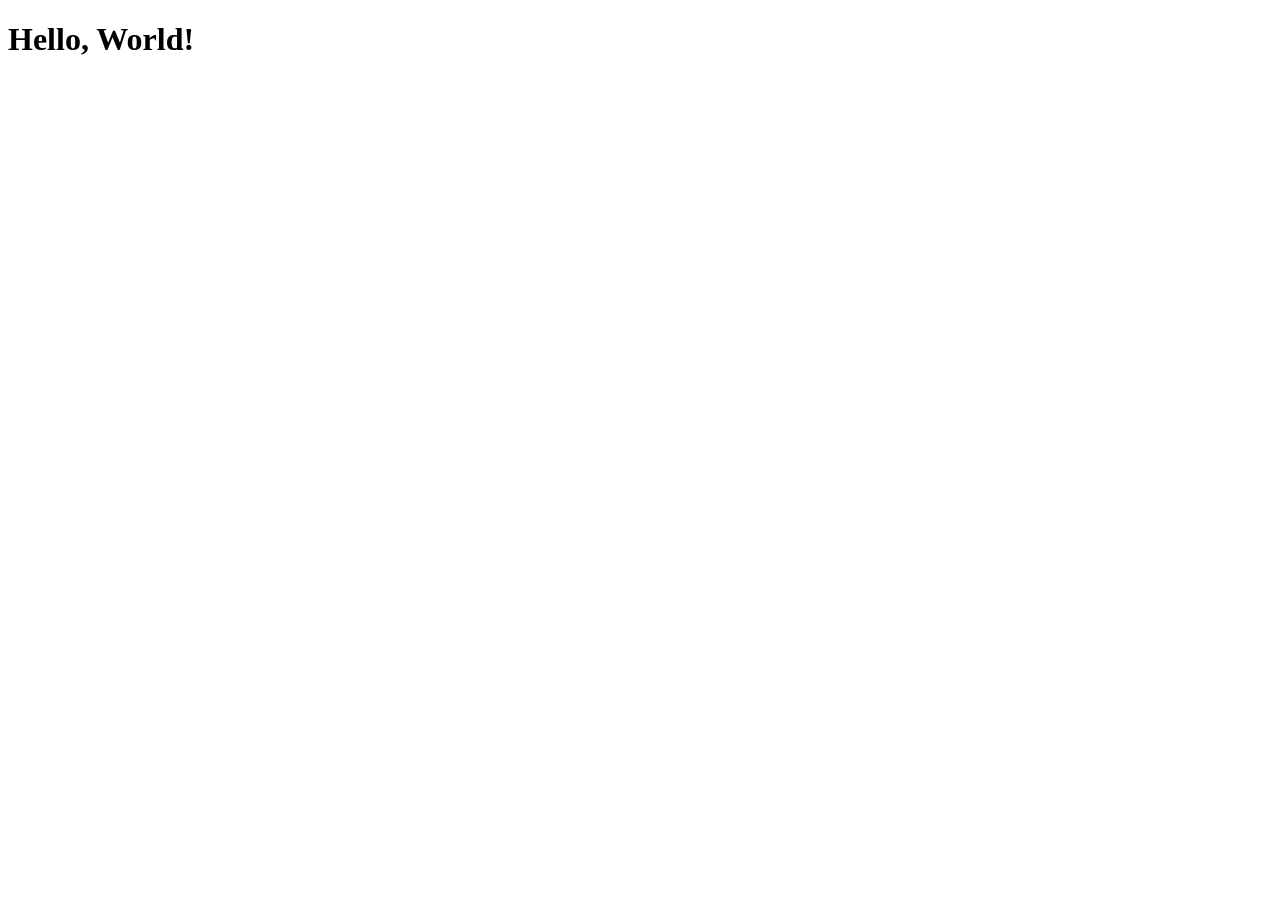
==== index.html @ e7f9f1fc "Hello" ====
<!DOCTYPE html>
<html lang="en">
<head>
    <meta charset="UTF-8">
    <meta name="viewport" content="width=device-width, initial-scale=1.0">
    <title>Document</title>
</head>
<body>

    
   <h1>Hello, World!</h1>
    
</body>
</html>
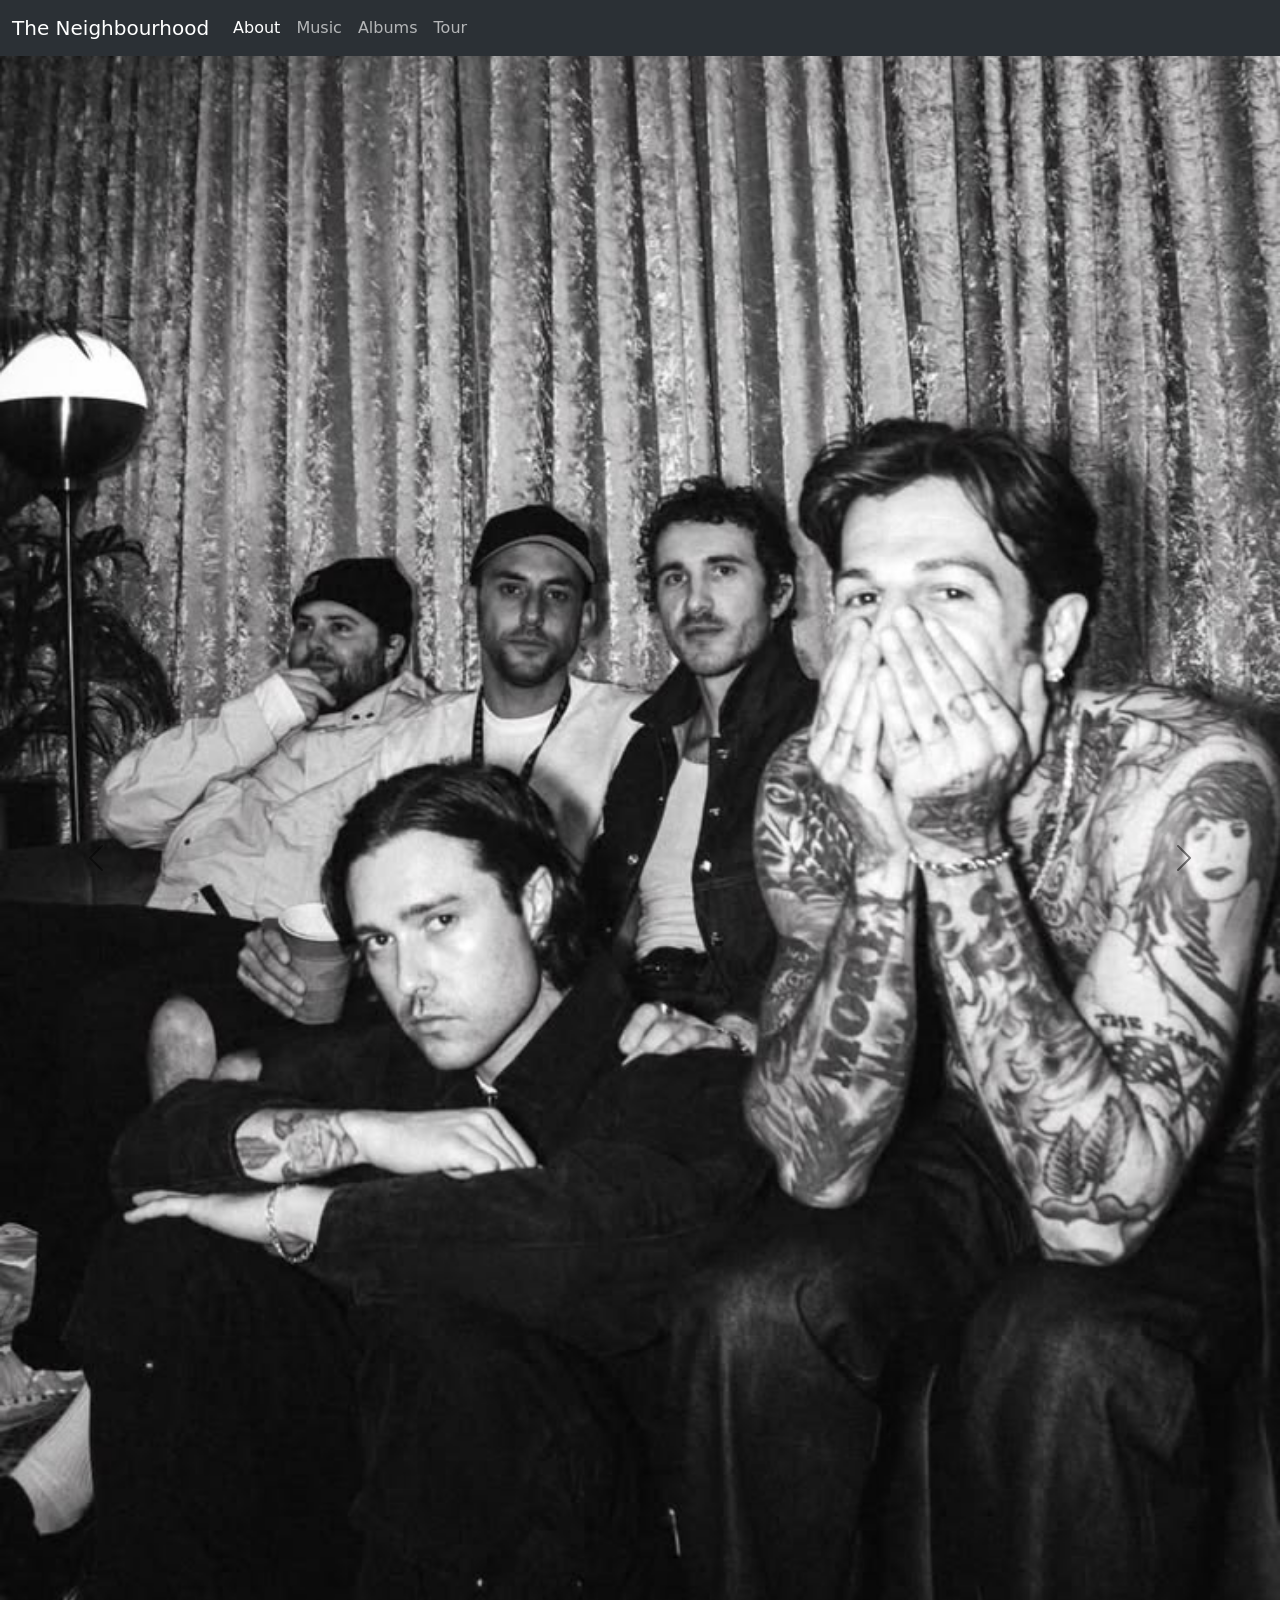
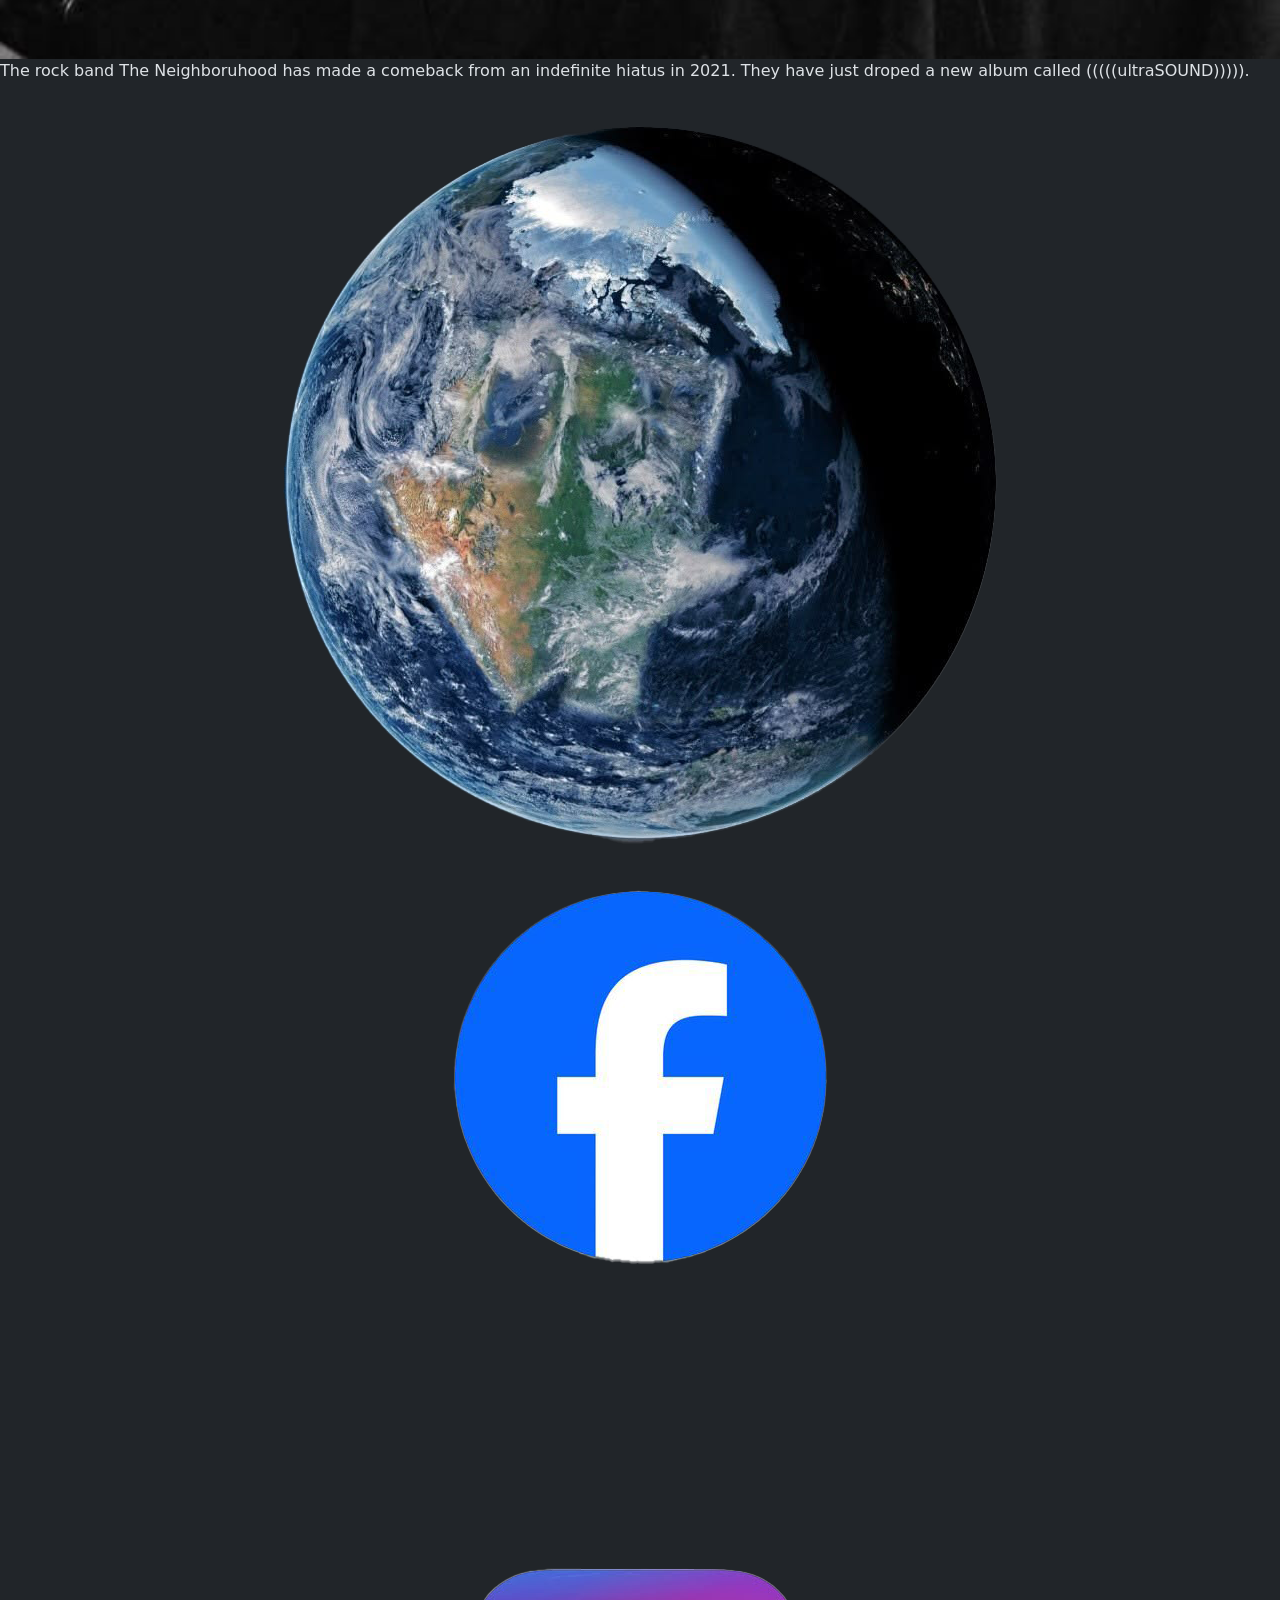
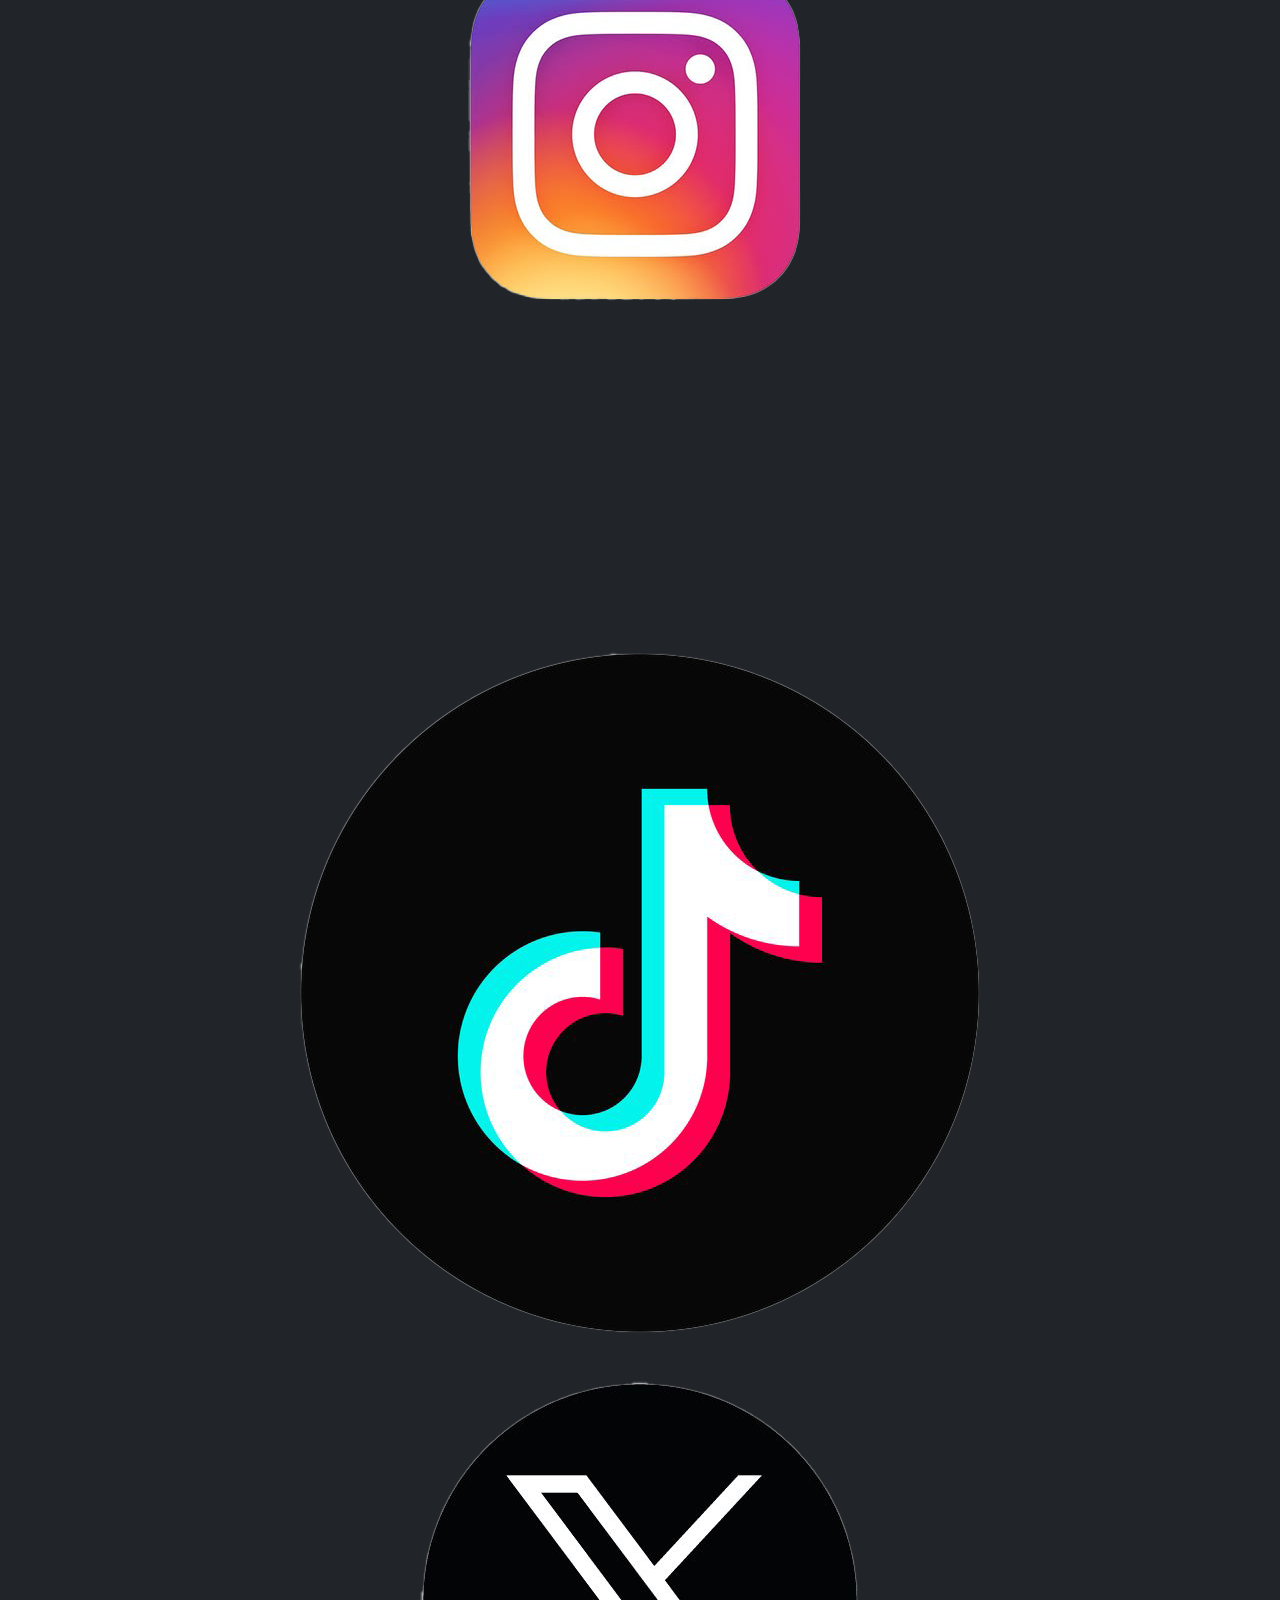
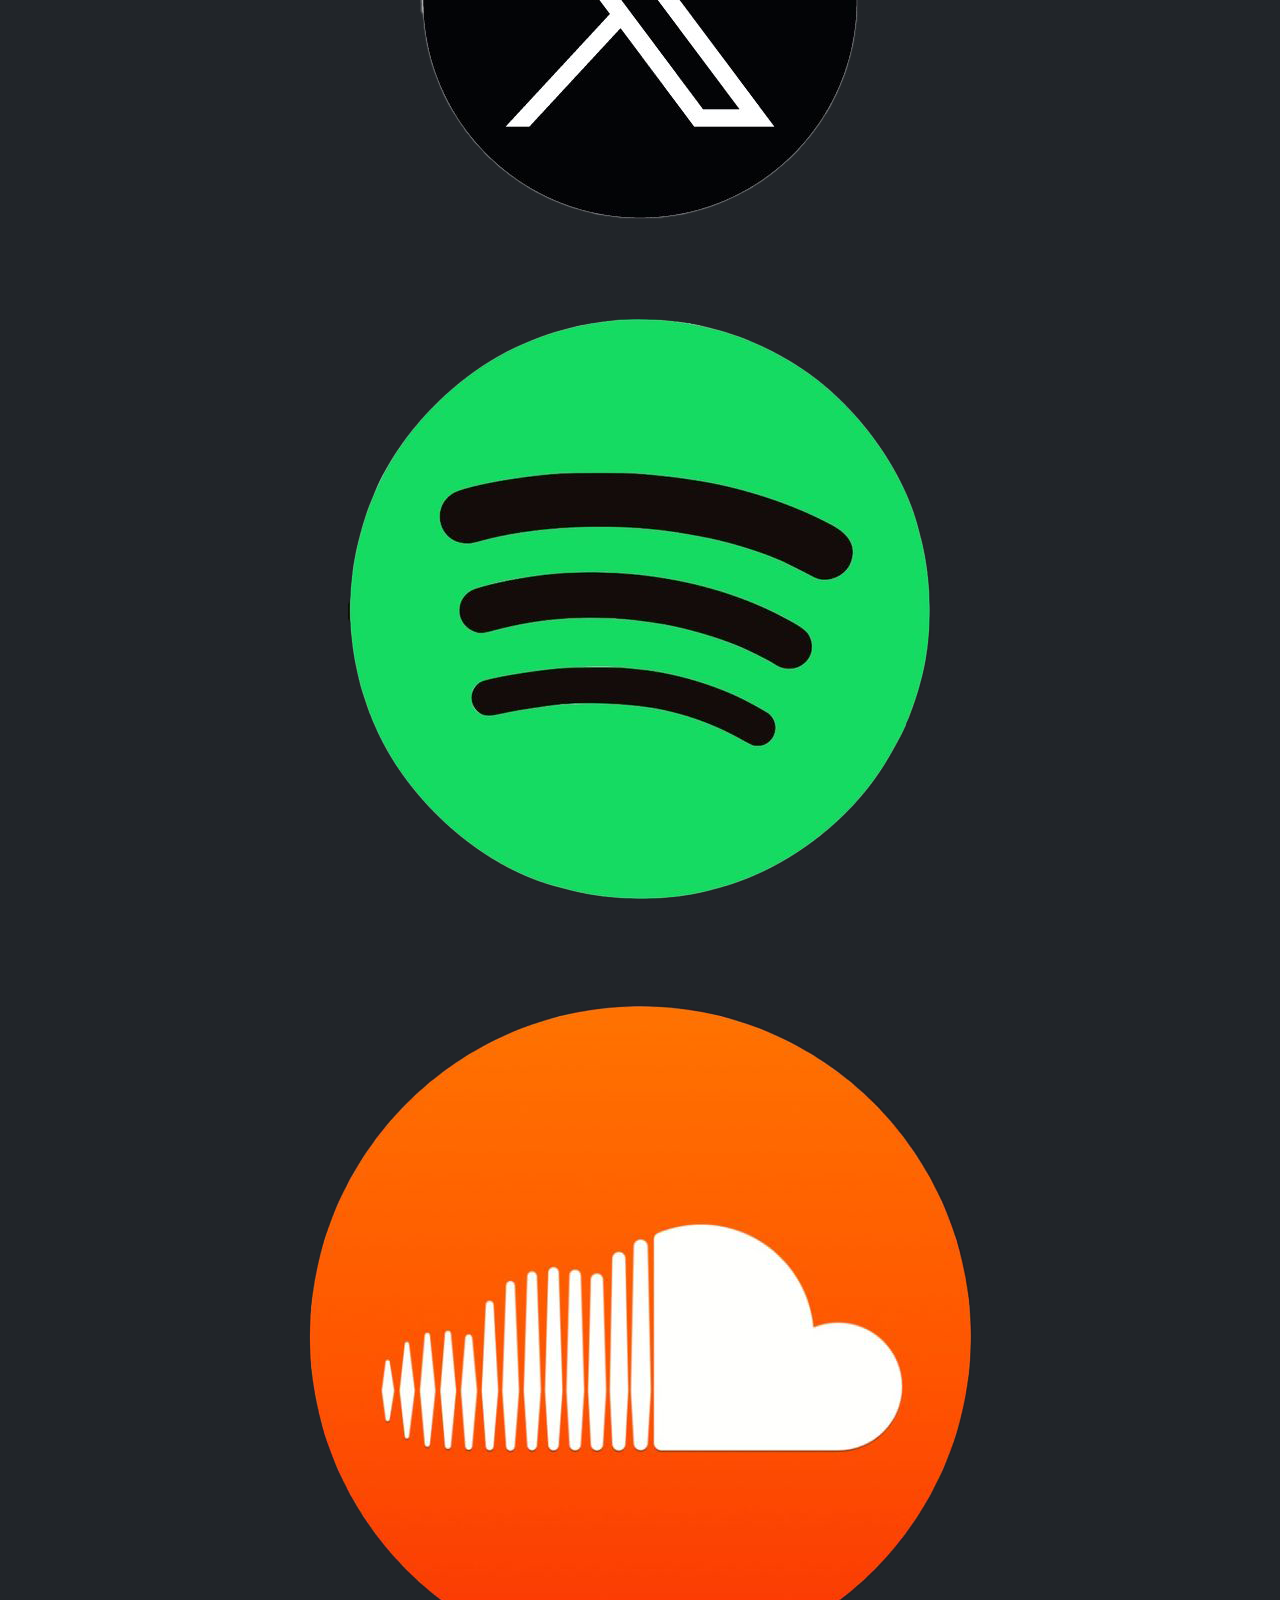
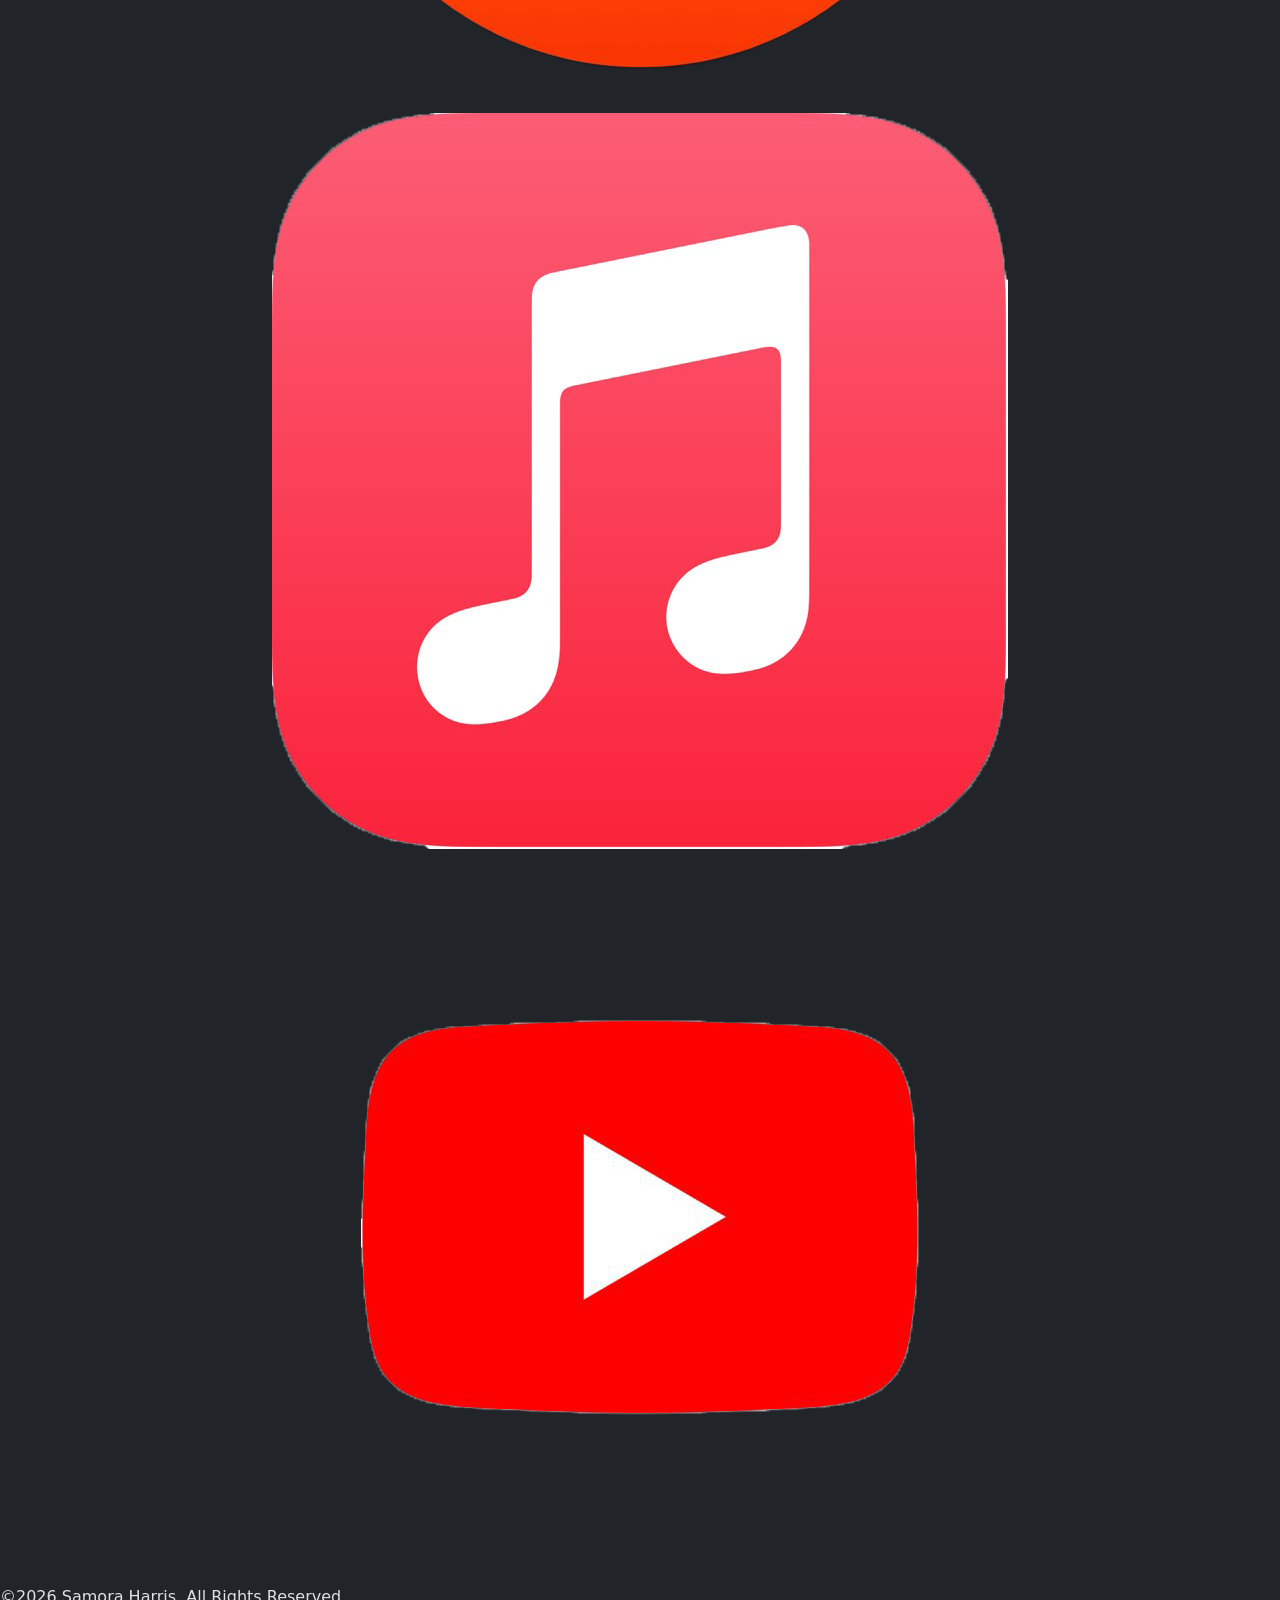
==== commit 40df34dc: "First steps" ====
--- a/index.html
+++ b/index.html
@@ -1,14 +1,83 @@
 <!DOCTYPE html>
-<html lang="en">
+<html lang="en" data-bs-theme="dark">
 <head>
     <meta charset="UTF-8">
     <meta name="viewport" content="width=device-width, initial-scale=1.0">
-    <title>Document</title>
+    <title>Band_homepage</title>
 </head>
 <body>
+<link href="https://cdn.jsdelivr.net/npm/bootstrap@5.3.3/dist/css/bootstrap.min.css" rel="stylesheet">
 
-    
-   <h1>Hello, World!</h1>
-    
+   <nav class="navbar navbar-expand-lg bg-body-tertiary">
+  <div class="container-fluid">
+    <a class="navbar-brand" href="index.html">The Neighbourhood</a>
+    <button class="navbar-toggler" type="button" data-bs-toggle="collapse" data-bs-target="#navbarNav" aria-controls="navbarNav" aria-expanded="false" aria-label="Toggle navigation">
+      <span class="navbar-toggler-icon"></span>
+    </button>
+    <div class="collapse navbar-collapse" id="navbarNav">
+      <ul class="navbar-nav">
+        <li class="nav-item">
+          <a class="nav-link active" aria-current="page" href="About.html">About</a>
+        </li>
+        <li class="nav-item">
+          <a class="nav-link" href="Music.html">Music</a>
+        </li>
+        <li class="nav-item">
+          <a class="nav-link" href="albums.html">Albums</a>
+        </li>
+        <li class="nav-item">
+          <a class="nav-link" href="tour.html">Tour</a>
+        </li>
+      </ul>
+    </div>
+  </div>
+</nav>
+
+<div id="carouselExample" class="carousel slide">
+  <div class="carousel-inner">
+    <div class="carousel-item active">
+      <img src="img/The Neighbourhood.jpeg" class="d-block w-100" alt="...">
+    </div>
+    <div class="carousel-item">
+      <img src="..." class="d-block w-100" alt="...">
+    </div>
+    <div class="carousel-item">
+      <img src="..." class="d-block w-100" alt="...">
+    </div>
+  </div>
+  <button class="carousel-control-prev" type="button" data-bs-target="#carouselExample" data-bs-slide="prev">
+    <span class="carousel-control-prev-icon" aria-hidden="true"></span>
+    <span class="visually-hidden">Previous</span>
+  </button>
+  <button class="carousel-control-next" type="button" data-bs-target="#carouselExample" data-bs-slide="next">
+    <span class="carousel-control-next-icon" aria-hidden="true"></span>
+    <span class="visually-hidden">Next</span>
+  </button>
+</div>
+
+<p>The rock band The Neighboruhood has made a comeback from an indefinite hiatus in 2021. 
+ They have just droped a new album called (((((ultraSOUND))))). </p>
+
+ <img src="img/Earth.png" class="rounded mx-auto d-block" alt="...">
+
+<img src="img/F_logo.png" class="rounded mx-auto d-block" alt="...">
+
+<img src="img/I_logo.png" class="rounded mx-auto d-block" alt="...">
+
+<img src="img/TT_logo.png" class="rounded mx-auto d-block" alt="...">
+
+<img src="img/X_Logo.png" class="rounded mx-auto d-block" alt="...">
+
+<img src="img/S_logo.png" class="rounded mx-auto d-block" alt="...">
+
+<img src="img/M_logo.png" class="rounded mx-auto d-block" alt="...">
+
+<img src="img/AM_logo.png" class="rounded mx-auto d-block" alt="...">
+
+<img src="img/YT_logo.png" class="rounded mx-auto d-block" alt="...">
+
+<P>©2026 Samora Harris. All Rights Reserved</P>
+
+    <script src="https://cdn.jsdelivr.net/npm/bootstrap@5.3.3/dist/js/bootstrap.bundle.min.js"></script>
 </body>
 </html>
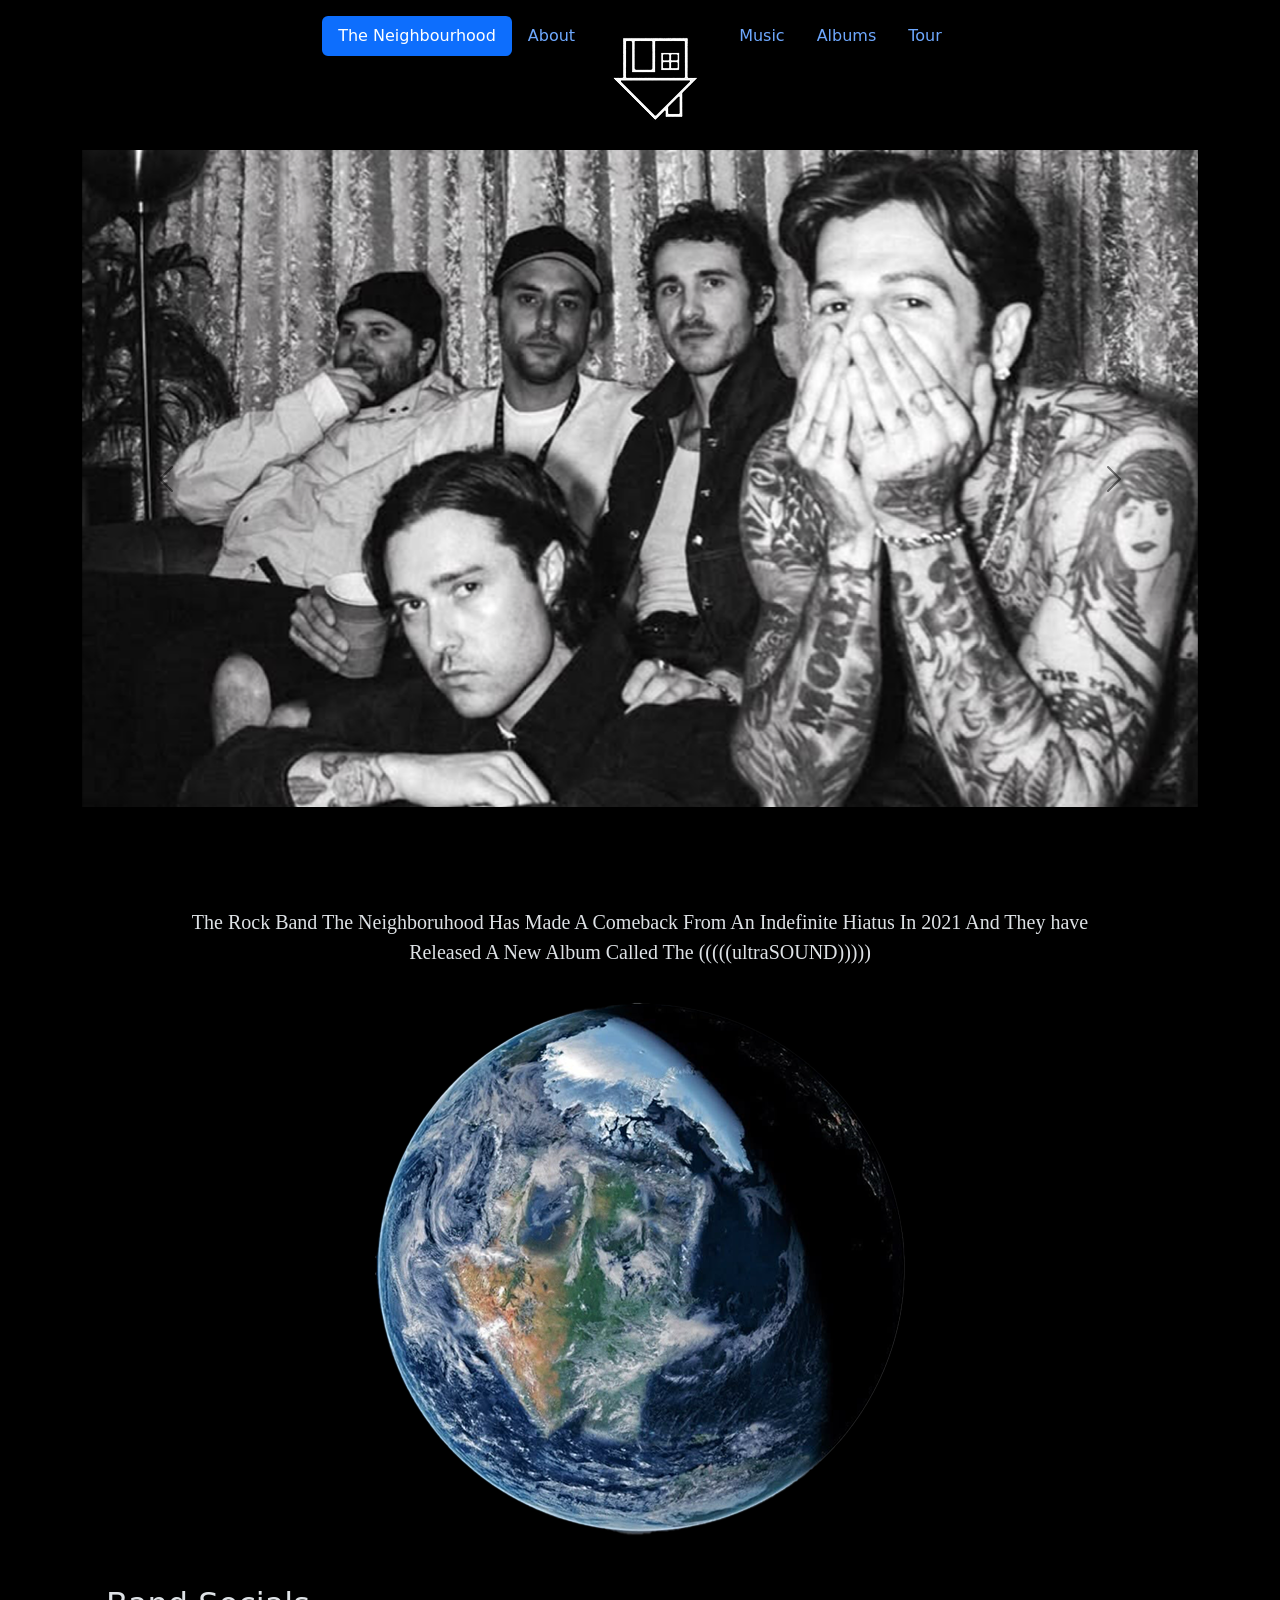
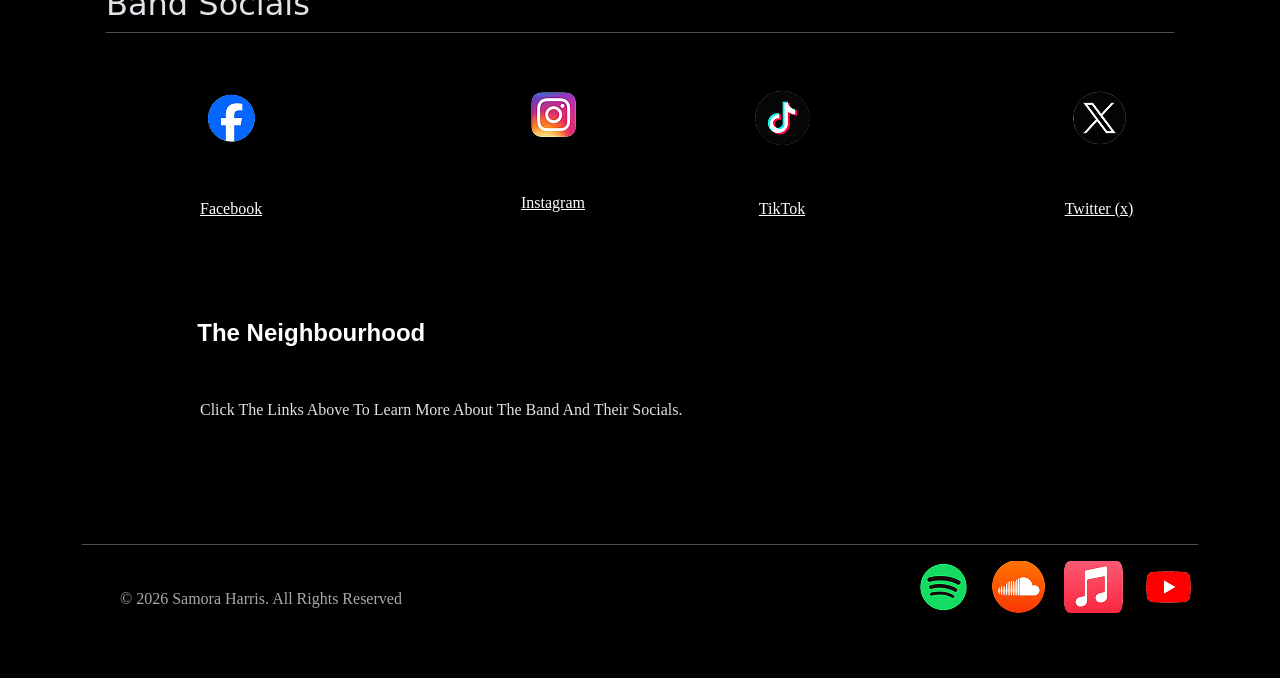
==== commit 7fdb9cee: "Updates" ====
--- a/index.html
+++ b/index.html
@@ -7,42 +7,33 @@
 </head>
 <body>
 <link href="https://cdn.jsdelivr.net/npm/bootstrap@5.3.3/dist/css/bootstrap.min.css" rel="stylesheet">
-
-   <nav class="navbar navbar-expand-lg bg-body-tertiary">
-  <div class="container-fluid">
-    <a class="navbar-brand" href="index.html">The Neighbourhood</a>
-    <button class="navbar-toggler" type="button" data-bs-toggle="collapse" data-bs-target="#navbarNav" aria-controls="navbarNav" aria-expanded="false" aria-label="Toggle navigation">
-      <span class="navbar-toggler-icon"></span>
-    </button>
-    <div class="collapse navbar-collapse" id="navbarNav">
-      <ul class="navbar-nav">
-        <li class="nav-item">
-          <a class="nav-link active" aria-current="page" href="About.html">About</a>
-        </li>
-        <li class="nav-item">
-          <a class="nav-link" href="Music.html">Music</a>
-        </li>
-        <li class="nav-item">
-          <a class="nav-link" href="albums.html">Albums</a>
-        </li>
-        <li class="nav-item">
-          <a class="nav-link" href="tour.html">Tour</a>
-        </li>
-      </ul>
-    </div>
-  </div>
-</nav>
+ <link href="css/Styles_1.css" rel="stylesheet" />
+
+      <div class="b-example-divider"></div>
+      <div class="container">
+        <header class="d-flex justify-content-center py-3">
+          <ul class="nav nav-pills">
+            <li class="nav-item">
+              <a href="index.html" class="nav-link active" aria-current="page">The Neighbourhood</a>
+            </li>
+            <li class="nav-item"><a href="About.html" class="nav-link">About</a></li>
+            <li class="nav-item"><a href="albums.html" class="nav-link"><img src="img/TheN_logo 1.png" class="rounded mx-auto d-block" alt="..."></a></li>
+            <li class="nav-item"><a href="Music.html" class="nav-link">Music</a></li>
+            <li class="nav-item"><a href="albums.html" class="nav-link">Albums</a></li>
+            <li class="nav-item"><a href="tour.html" class="nav-link">Tour</a></li>
+          </ul>
+        </header>
 
 <div id="carouselExample" class="carousel slide">
   <div class="carousel-inner">
     <div class="carousel-item active">
-      <img src="img/The Neighbourhood.jpeg" class="d-block w-100" alt="...">
+      <img src="img/Rectangle 1.png" class="d-block w-100" alt="...">
     </div>
     <div class="carousel-item">
-      <img src="..." class="d-block w-100" alt="...">
+      <img src="img/THE_BAND.png" class="d-block w-100" alt="...">
     </div>
     <div class="carousel-item">
-      <img src="..." class="d-block w-100" alt="...">
+      <img src="img/Rectangle 33.png" class="d-block w-100" alt="...">
     </div>
   </div>
   <button class="carousel-control-prev" type="button" data-bs-target="#carouselExample" data-bs-slide="prev">
@@ -55,28 +46,169 @@
   </button>
 </div>
 
-<p>The rock band The Neighboruhood has made a comeback from an indefinite hiatus in 2021. 
- They have just droped a new album called (((((ultraSOUND))))). </p>
-
- <img src="img/Earth.png" class="rounded mx-auto d-block" alt="...">
-
-<img src="img/F_logo.png" class="rounded mx-auto d-block" alt="...">
-
-<img src="img/I_logo.png" class="rounded mx-auto d-block" alt="...">
-
-<img src="img/TT_logo.png" class="rounded mx-auto d-block" alt="...">
-
-<img src="img/X_Logo.png" class="rounded mx-auto d-block" alt="...">
-
-<img src="img/S_logo.png" class="rounded mx-auto d-block" alt="...">
-
-<img src="img/M_logo.png" class="rounded mx-auto d-block" alt="...">
-
-<img src="img/AM_logo.png" class="rounded mx-auto d-block" alt="...">
-
-<img src="img/YT_logo.png" class="rounded mx-auto d-block" alt="...">
-
-<P>©2026 Samora Harris. All Rights Reserved</P>
+<figure class="text-center">
+  <blockquote class="blockquote">
+    <p>The Rock Band The Neighboruhood Has Made A Comeback From An Indefinite Hiatus In 2021 And They have Released A New Album Called The (((((ultraSOUND)))))</p>
+  </blockquote>
+  </figure>
+
+ <img src="img/Rectangle 33.png" class="rounded mx-auto d-block" alt="...">
+ 
+ <div class="b-example-divider"></div>
+      <div class="container px-4 py-5" id="icon-grid">
+        <h2 class="pb-2 border-bottom">Band Socials</h2>
+        <div
+          class="row row-cols-1 row-cols-sm-2 row-cols-md-3 row-cols-lg-4 g-4 py-5"
+        >
+          <div class="col d-flex align-items-start">
+            <svg
+              class="bi text-body-secondary flex-shrink-0 me-3"
+              width="1.75em"
+              height="1.75em"
+              aria-hidden="true"
+            >
+              <use xlink:href="#bootstrap"></use>
+            </svg>
+            <div>
+               <img src="img/Rectangle 7.png" class="rounded mx-auto d-block" alt="...">
+             <p>
+               <a href="https://www.facebook.com/TheNeighbourhood/">Facebook</a>
+              </p>
+            </div>
+          </div>
+          <div class="col d-flex align-items-start">
+            <svg
+              class="bi text-body-secondary flex-shrink-0 me-3"
+              width="1.75em"
+              height="1.75em"
+              aria-hidden="true"
+            >
+              <use xlink:href="#cpu-fill"></use>
+            </svg>
+            <div>
+              <img src="img/Rectangle 6.png" class="rounded mx-auto d-block" alt="...">
+              <h3 class="fw-bold mb-0 fs-4 text-body-emphasis">
+              </h3>
+              <p>
+               <a href="https://www.instagram.com/thenbhd/reels/">Instagram</a>
+              </p>
+            </div>
+          </div>
+          <div class="col d-flex align-items-start">
+            <svg>
+              class="bi text-body-secondary flex-shrink-0 me-3"
+              width="1.75em"
+              height="1.75em"
+              aria-hidden="true"
+            >
+              <use xlink:href="#calendar3"></use>
+            </svg>
+            <div>
+              <img src="img/Rectangle 8.png" class="rounded mx-auto d-block" alt="...">
+              <h3 class="fw-bold mb-0 fs-4 text-body-emphasis">
+              </h3>
+              <p>
+              <a href="https://www.tiktok.com/@thenbhd/">TikTok</a>
+              </p>
+            </div>
+          </div>
+          <div class="col d-flex align-items-start">
+            <svg
+              class="bi text-body-secondary flex-shrink-0 me-3"
+              width="1.75em"
+              height="1.75em"
+              aria-hidden="true"
+            >
+              <use xlink:href="#home"></use>
+            </svg>
+            <div>
+              <img src="img/Rectangle 9.png" class="rounded mx-auto d-block" alt="...">
+              <h3 class="fw-bold mb-0 fs-4 text-body-emphasis">
+
+              </h3>
+              <p>
+                <a href="https://x.com/thenbhd">Twitter (x)</a>
+              </p>
+            </div>
+          </div>
+        
+          </div>
+          <div class="col d-flex align-items-start">
+            <svg
+              class="bi text-body-secondary flex-shrink-0 me-3"
+              width="1.75em"
+              height="1.75em"
+              aria-hidden="true"
+            >
+              <use xlink:href="#tools"></use>
+            </svg>
+            <div>
+              <h3 class="fw-bold mb-0 fs-4 text-body-emphasis">
+                The Neighbourhood 
+              </h3>
+              <p>
+                Click The Links Above To Learn More About The Band And Their Socials.
+              </p>
+            </div>
+          </div>
+        </div>
+      </div>
+
+ <div class="b-example-divider"></div>
+    <div class="container">
+      <footer
+        class="d-flex flex-wrap justify-content-between align-items-center py-3 my-4 border-top"
+      >
+        <div class="col-md-4 d-flex align-items-center">
+          <a
+            href="/"
+            class="mb-3 me-2 mb-md-0 text-body-secondary text-decoration-none lh-1"
+            aria-label="Bootstrap"
+          >
+            <svg class="bi" width="30" height="24" aria-hidden="true">
+              <use xlink:href="#bootstrap"></use>
+            </svg>
+          </a>
+          <span class="mb-3 mb-md-0 text-body-secondary"
+            >&copy; 2026 Samora Harris. All Rights Reserved</span
+          >
+        </div>
+        <ul class="nav col-md-4 justify-content-end list-unstyled d-flex">
+          <li class="ms-3">
+            <a class="text-body-secondary" href="https://open.spotify.com/artist/77SW9BnxLY8rJ0RciFqkHh" aria-label="Spotify"
+              > <img src="img/Rectangle 2.png" class="rounded mx-auto d-block" alt="...">
+               
+              <svg class="bi" width="24" height="24" aria-hidden="true">
+                <use xlink:href="#instagram"></use></svg
+            ></a>
+          </li>
+          <li class="ms-3">
+            <a class="text-body-secondary" href="https://soundcloud.com/theneighbourhood" aria-label="soundcloud"
+              > <img src="img/Rectangle 5.png" class="rounded mx-auto d-block" alt="...">
+
+              <svg class="bi" width="24" height="24">
+                <use xlink:href="#facebook"></use></svg
+            ></a>
+          </li>
+          <li class="ms-3">
+            <a class="text-body-secondary" href="https://music.apple.com/us/artist/the-neighbourhood/219350813" aria-label="Apple Music"
+              > <img src="img/Rectangle 3.png" class="rounded mx-auto d-block" alt="...">
+               
+              <svg class="bi" width="24" height="24" aria-hidden="true">
+                <use xlink:href="#instagram"></use></svg
+            ></a>
+          </li>
+           <li class="ms-3">
+            <a class="text-body-secondary" href="https://music.youtube.com/channel/UCDAXusYwRJpiSP2CHnXnVnw" aria-label="YouTube Music"
+              > <img src="img/Rectangle 4.png" class="rounded mx-auto d-block" alt="...">
+               
+              <svg class="bi" width="24" height="24" aria-hidden="true">
+                <use xlink:href="#instagram"></use></svg
+            ></a>
+          </li>
+        </ul>
+      </footer>
+    </div>
 
     <script src="https://cdn.jsdelivr.net/npm/bootstrap@5.3.3/dist/js/bootstrap.bundle.min.js"></script>
 </body>
--- a/css/Styles_1.css
+++ b/css/Styles_1.css
@@ -0,0 +1,44 @@
+
+body {
+	background-color: #000000;
+}
+
+nav ul li a {
+	font-family:Impact, Haettenschweiler, 'Arial Narrow Bold', sans-serif;
+	color: #fff;
+	font-size: 30px;
+}
+a {
+    color: #fff;
+}
+nav ul li a:hover {
+	background-color: #000;
+	text-decoration:overline;
+	color: #fff;
+}
+p {
+    font-family:"Bebas Neue";
+    text-align: center;
+    margin:50px;
+}
+
+blockquote {
+	margin:50px;
+	display: flex;
+}
+h1 {
+    font-family:Impact, Haettenschweiler, 'Arial Narrow Bold', sans-serif;
+    text-align: center;
+}
+h3 {
+    font-family:Impact, Haettenschweiler, 'Arial Narrow Bold', sans-serif;
+    text-align: center;
+    padding-right: 260px;
+}
+footer {
+	color: #fff;
+	font-family: Impact, Haettenschweiler, "Franklin Gothic Bold", "Arial Black", "sans-serif";
+	text-align: center;
+	margin-top: 100px;
+}
+
